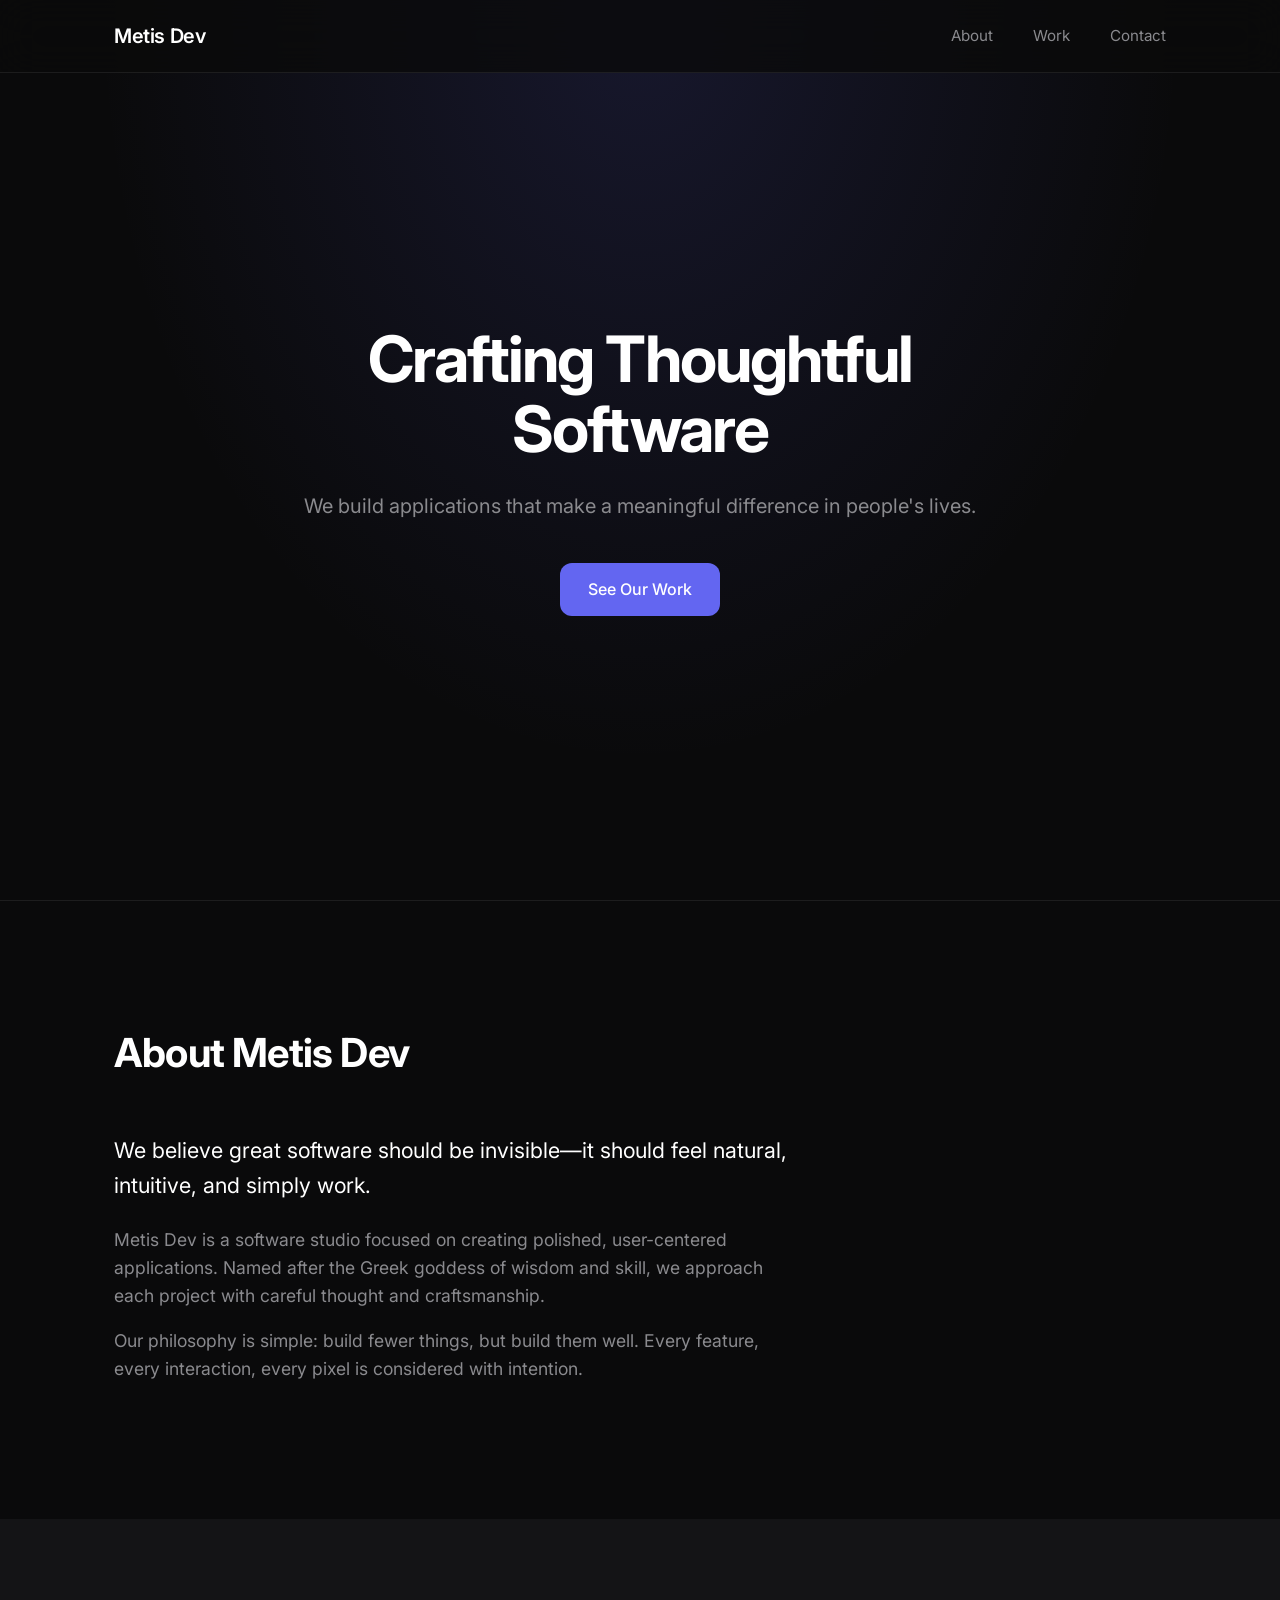
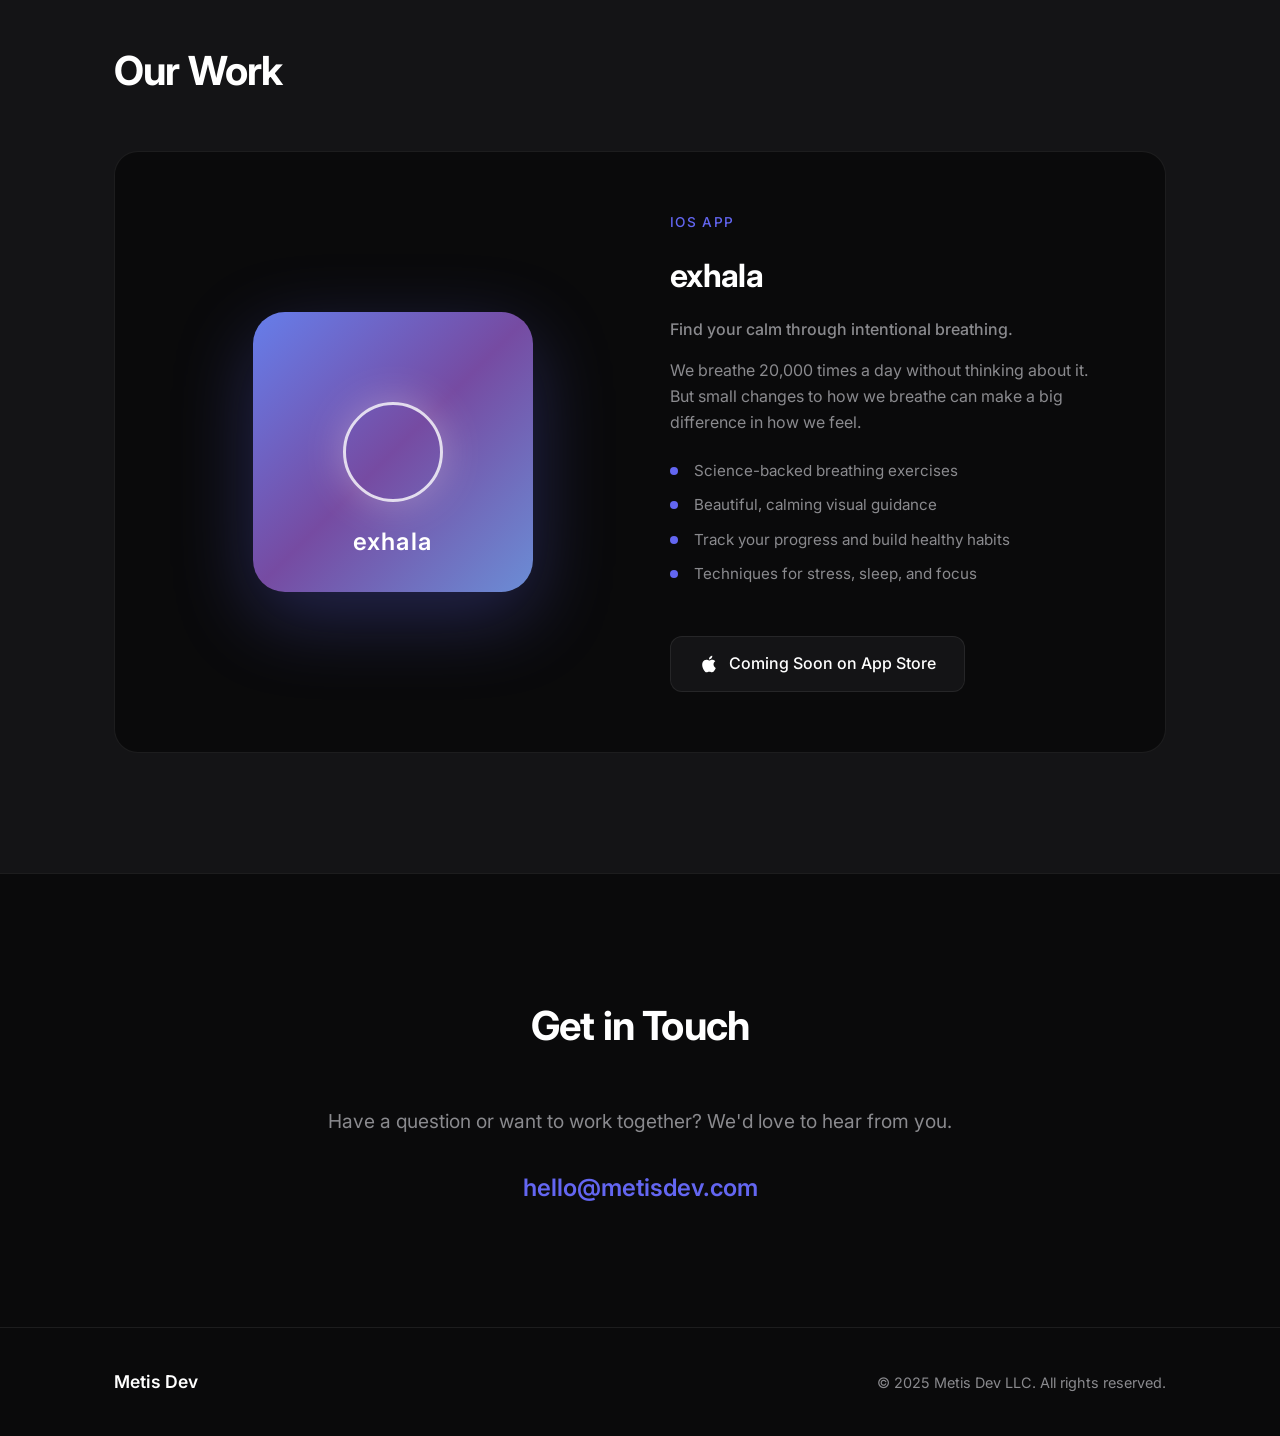
==== index.html @ d9d473d5 "Initial commit: Metis Dev website Professional landing page featuring exhala breathing app showcase." ====
<!DOCTYPE html>
<html lang="en">
<head>
    <meta charset="UTF-8">
    <meta name="viewport" content="width=device-width, initial-scale=1.0">
    <title>Metis Dev | Crafting Thoughtful Software</title>
    <meta name="description" content="Metis Dev builds thoughtful, user-focused applications. Discover exhala, our breathing exercise app designed to help you find calm.">
    <link rel="stylesheet" href="styles.css">
    <link rel="preconnect" href="https://fonts.googleapis.com">
    <link rel="preconnect" href="https://fonts.gstatic.com" crossorigin>
    <link href="https://fonts.googleapis.com/css2?family=Inter:wght@300;400;500;600;700&display=swap" rel="stylesheet">
    <link rel="icon" type="image/svg+xml" href="data:image/svg+xml,<svg xmlns='http://www.w3.org/2000/svg' viewBox='0 0 100 100'><text y='.9em' font-size='90'>M</text></svg>">
</head>
<body>
    <nav class="nav">
        <div class="nav-container">
            <a href="#" class="logo">Metis Dev</a>
            <ul class="nav-links">
                <li><a href="#about">About</a></li>
                <li><a href="#work">Work</a></li>
                <li><a href="#contact">Contact</a></li>
            </ul>
            <button class="mobile-menu-btn" aria-label="Toggle menu">
                <span></span>
                <span></span>
                <span></span>
            </button>
        </div>
    </nav>

    <header class="hero">
        <div class="hero-content">
            <h1>Crafting Thoughtful Software</h1>
            <p>We build applications that make a meaningful difference in people's lives.</p>
            <a href="#work" class="btn btn-primary">See Our Work</a>
        </div>
    </header>

    <section id="about" class="section about">
        <div class="container">
            <h2>About Metis Dev</h2>
            <div class="about-content">
                <p class="lead">We believe great software should be invisible—it should feel natural, intuitive, and simply work.</p>
                <p>Metis Dev is a software studio focused on creating polished, user-centered applications. Named after the Greek goddess of wisdom and skill, we approach each project with careful thought and craftsmanship.</p>
                <p>Our philosophy is simple: build fewer things, but build them well. Every feature, every interaction, every pixel is considered with intention.</p>
            </div>
        </div>
    </section>

    <section id="work" class="section work">
        <div class="container">
            <h2>Our Work</h2>
            <div class="project-card">
                <div class="project-visual">
                    <div class="app-preview">
                        <div class="breathing-circle"></div>
                        <span class="app-name">exhala</span>
                    </div>
                </div>
                <div class="project-info">
                    <span class="project-label">iOS App</span>
                    <h3>exhala</h3>
                    <p class="project-tagline">Find your calm through intentional breathing.</p>
                    <p>We breathe 20,000 times a day without thinking about it. But small changes to how we breathe can make a big difference in how we feel.</p>
                    <ul class="feature-list">
                        <li>Science-backed breathing exercises</li>
                        <li>Beautiful, calming visual guidance</li>
                        <li>Track your progress and build healthy habits</li>
                        <li>Techniques for stress, sleep, and focus</li>
                    </ul>
                    <a href="#" class="btn btn-secondary app-store-btn">
                        <svg viewBox="0 0 24 24" width="20" height="20" fill="currentColor">
                            <path d="M18.71 19.5c-.83 1.24-1.71 2.45-3.05 2.47-1.34.03-1.77-.79-3.29-.79-1.53 0-2 .77-3.27.82-1.31.05-2.3-1.32-3.14-2.53C4.25 17 2.94 12.45 4.7 9.39c.87-1.52 2.43-2.48 4.12-2.51 1.28-.02 2.5.87 3.29.87.78 0 2.26-1.07 3.81-.91.65.03 2.47.26 3.64 1.98-.09.06-2.17 1.28-2.15 3.81.03 3.02 2.65 4.03 2.68 4.04-.03.07-.42 1.44-1.38 2.83M13 3.5c.73-.83 1.94-1.46 2.94-1.5.13 1.17-.34 2.35-1.04 3.19-.69.85-1.83 1.51-2.95 1.42-.15-1.15.41-2.35 1.05-3.11z"/>
                        </svg>
                        Coming Soon on App Store
                    </a>
                </div>
            </div>
        </div>
    </section>

    <section id="contact" class="section contact">
        <div class="container">
            <h2>Get in Touch</h2>
            <p class="contact-text">Have a question or want to work together? We'd love to hear from you.</p>
            <a href="mailto:hello@metisdev.com" class="contact-email">hello@metisdev.com</a>
        </div>
    </section>

    <footer class="footer">
        <div class="container">
            <div class="footer-content">
                <span class="footer-logo">Metis Dev</span>
                <p>&copy; 2025 Metis Dev LLC. All rights reserved.</p>
            </div>
        </div>
    </footer>

    <script src="script.js"></script>
</body>
</html>
---- styles.css ----
/* Reset & Base */
*, *::before, *::after {
    box-sizing: border-box;
    margin: 0;
    padding: 0;
}

:root {
    --color-bg: #0a0a0b;
    --color-bg-elevated: #141416;
    --color-text: #ffffff;
    --color-text-muted: #8a8a8e;
    --color-accent: #6366f1;
    --color-accent-hover: #818cf8;
    --color-border: rgba(255, 255, 255, 0.08);
    --font-family: 'Inter', -apple-system, BlinkMacSystemFont, sans-serif;
    --transition: 0.3s ease;
}

html {
    scroll-behavior: smooth;
}

body {
    font-family: var(--font-family);
    background-color: var(--color-bg);
    color: var(--color-text);
    line-height: 1.6;
    -webkit-font-smoothing: antialiased;
}

.container {
    max-width: 1100px;
    margin: 0 auto;
    padding: 0 24px;
}

/* Navigation */
.nav {
    position: fixed;
    top: 0;
    left: 0;
    right: 0;
    z-index: 100;
    background: rgba(10, 10, 11, 0.8);
    backdrop-filter: blur(20px);
    border-bottom: 1px solid var(--color-border);
}

.nav-container {
    max-width: 1100px;
    margin: 0 auto;
    padding: 0 24px;
    height: 72px;
    display: flex;
    align-items: center;
    justify-content: space-between;
}

.logo {
    font-size: 1.25rem;
    font-weight: 600;
    color: var(--color-text);
    text-decoration: none;
    letter-spacing: -0.02em;
}

.nav-links {
    display: flex;
    list-style: none;
    gap: 40px;
}

.nav-links a {
    color: var(--color-text-muted);
    text-decoration: none;
    font-size: 0.95rem;
    font-weight: 400;
    transition: color var(--transition);
}

.nav-links a:hover {
    color: var(--color-text);
}

.mobile-menu-btn {
    display: none;
    flex-direction: column;
    gap: 5px;
    background: none;
    border: none;
    cursor: pointer;
    padding: 8px;
}

.mobile-menu-btn span {
    width: 24px;
    height: 2px;
    background: var(--color-text);
    transition: var(--transition);
}

/* Hero */
.hero {
    min-height: 100vh;
    display: flex;
    align-items: center;
    justify-content: center;
    text-align: center;
    padding: 120px 24px 80px;
    background: radial-gradient(ellipse at 50% 0%, rgba(99, 102, 241, 0.15) 0%, transparent 60%);
}

.hero-content {
    max-width: 700px;
}

.hero h1 {
    font-size: clamp(2.5rem, 6vw, 4rem);
    font-weight: 700;
    letter-spacing: -0.03em;
    line-height: 1.1;
    margin-bottom: 24px;
}

.hero p {
    font-size: 1.25rem;
    color: var(--color-text-muted);
    margin-bottom: 40px;
    line-height: 1.7;
}

/* Buttons */
.btn {
    display: inline-flex;
    align-items: center;
    gap: 10px;
    padding: 14px 28px;
    border-radius: 12px;
    font-size: 1rem;
    font-weight: 500;
    text-decoration: none;
    transition: all var(--transition);
    cursor: pointer;
    border: none;
}

.btn-primary {
    background: var(--color-accent);
    color: white;
}

.btn-primary:hover {
    background: var(--color-accent-hover);
    transform: translateY(-2px);
}

.btn-secondary {
    background: var(--color-bg-elevated);
    color: var(--color-text);
    border: 1px solid var(--color-border);
}

.btn-secondary:hover {
    border-color: rgba(255, 255, 255, 0.2);
    background: rgba(255, 255, 255, 0.05);
}

/* Sections */
.section {
    padding: 120px 0;
}

.section h2 {
    font-size: 2.5rem;
    font-weight: 700;
    letter-spacing: -0.02em;
    margin-bottom: 48px;
}

/* About */
.about {
    border-top: 1px solid var(--color-border);
}

.about-content {
    max-width: 680px;
}

.about-content .lead {
    font-size: 1.35rem;
    color: var(--color-text);
    margin-bottom: 24px;
    line-height: 1.6;
}

.about-content p {
    color: var(--color-text-muted);
    font-size: 1.1rem;
    margin-bottom: 16px;
}

/* Work / Projects */
.work {
    background: var(--color-bg-elevated);
}

.project-card {
    display: grid;
    grid-template-columns: 1fr 1fr;
    gap: 60px;
    align-items: center;
    background: var(--color-bg);
    border-radius: 24px;
    padding: 60px;
    border: 1px solid var(--color-border);
}

.project-visual {
    display: flex;
    justify-content: center;
    align-items: center;
}

.app-preview {
    width: 280px;
    height: 280px;
    background: linear-gradient(135deg, #667eea 0%, #764ba2 50%, #6B8DD6 100%);
    border-radius: 32px;
    display: flex;
    flex-direction: column;
    align-items: center;
    justify-content: center;
    position: relative;
    box-shadow: 0 25px 80px rgba(99, 102, 241, 0.3);
}

.breathing-circle {
    width: 100px;
    height: 100px;
    border: 3px solid rgba(255, 255, 255, 0.8);
    border-radius: 50%;
    animation: breathe 4s ease-in-out infinite;
    box-shadow: 0 0 40px rgba(255, 255, 255, 0.3);
}

@keyframes breathe {
    0%, 100% {
        transform: scale(1);
        opacity: 0.7;
    }
    50% {
        transform: scale(1.3);
        opacity: 1;
    }
}

.app-name {
    position: absolute;
    bottom: 30px;
    font-size: 1.5rem;
    font-weight: 600;
    color: white;
    letter-spacing: 0.05em;
}

.project-info {
    display: flex;
    flex-direction: column;
    gap: 16px;
}

.project-label {
    font-size: 0.85rem;
    font-weight: 500;
    color: var(--color-accent);
    text-transform: uppercase;
    letter-spacing: 0.1em;
}

.project-info h3 {
    font-size: 2rem;
    font-weight: 700;
    letter-spacing: -0.02em;
}

.project-tagline {
    font-size: 1.2rem;
    color: var(--color-text);
    font-weight: 500;
}

.project-info p {
    color: var(--color-text-muted);
    font-size: 1rem;
}

.feature-list {
    list-style: none;
    margin: 8px 0 16px;
}

.feature-list li {
    position: relative;
    padding-left: 24px;
    margin-bottom: 10px;
    color: var(--color-text-muted);
    font-size: 0.95rem;
}

.feature-list li::before {
    content: "";
    position: absolute;
    left: 0;
    top: 8px;
    width: 8px;
    height: 8px;
    background: var(--color-accent);
    border-radius: 50%;
}

.app-store-btn {
    width: fit-content;
    margin-top: 8px;
}

/* Contact */
.contact {
    text-align: center;
    border-top: 1px solid var(--color-border);
}

.contact-text {
    font-size: 1.2rem;
    color: var(--color-text-muted);
    margin-bottom: 32px;
}

.contact-email {
    font-size: 1.5rem;
    font-weight: 600;
    color: var(--color-accent);
    text-decoration: none;
    transition: color var(--transition);
}

.contact-email:hover {
    color: var(--color-accent-hover);
}

/* Footer */
.footer {
    padding: 40px 0;
    border-top: 1px solid var(--color-border);
}

.footer-content {
    display: flex;
    justify-content: space-between;
    align-items: center;
}

.footer-logo {
    font-weight: 600;
    font-size: 1.1rem;
}

.footer p {
    color: var(--color-text-muted);
    font-size: 0.9rem;
}

/* Mobile Responsive */
@media (max-width: 900px) {
    .project-card {
        grid-template-columns: 1fr;
        text-align: center;
        padding: 40px 30px;
    }

    .project-visual {
        order: -1;
    }

    .project-info {
        align-items: center;
    }

    .feature-list {
        text-align: left;
        display: inline-block;
    }
}

@media (max-width: 768px) {
    .nav-links {
        display: none;
        position: absolute;
        top: 72px;
        left: 0;
        right: 0;
        background: var(--color-bg);
        flex-direction: column;
        padding: 24px;
        gap: 20px;
        border-bottom: 1px solid var(--color-border);
    }

    .nav-links.active {
        display: flex;
    }

    .mobile-menu-btn {
        display: flex;
    }

    .mobile-menu-btn.active span:nth-child(1) {
        transform: rotate(45deg) translate(5px, 5px);
    }

    .mobile-menu-btn.active span:nth-child(2) {
        opacity: 0;
    }

    .mobile-menu-btn.active span:nth-child(3) {
        transform: rotate(-45deg) translate(5px, -5px);
    }

    .hero {
        padding: 100px 24px 60px;
    }

    .section {
        padding: 80px 0;
    }

    .section h2 {
        font-size: 2rem;
    }

    .app-preview {
        width: 220px;
        height: 220px;
    }

    .breathing-circle {
        width: 80px;
        height: 80px;
    }

    .footer-content {
        flex-direction: column;
        gap: 12px;
        text-align: center;
    }
}
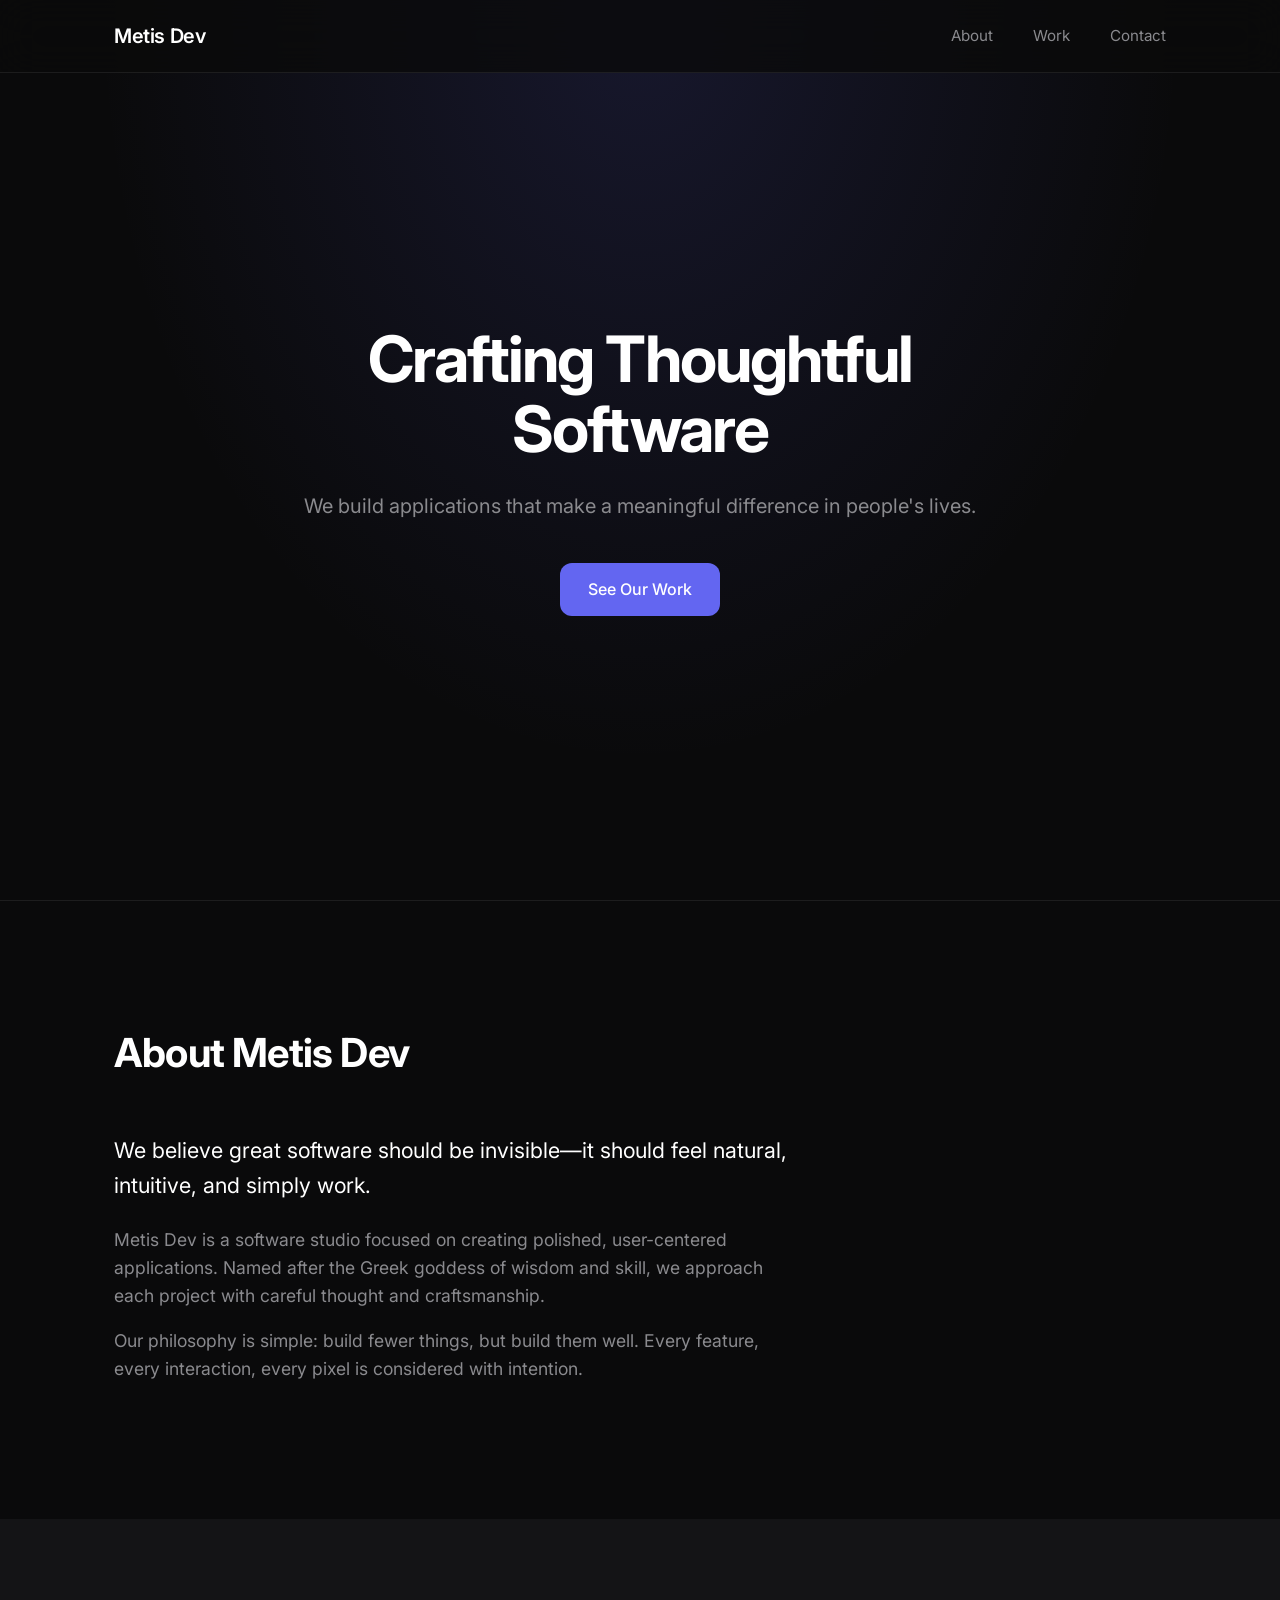
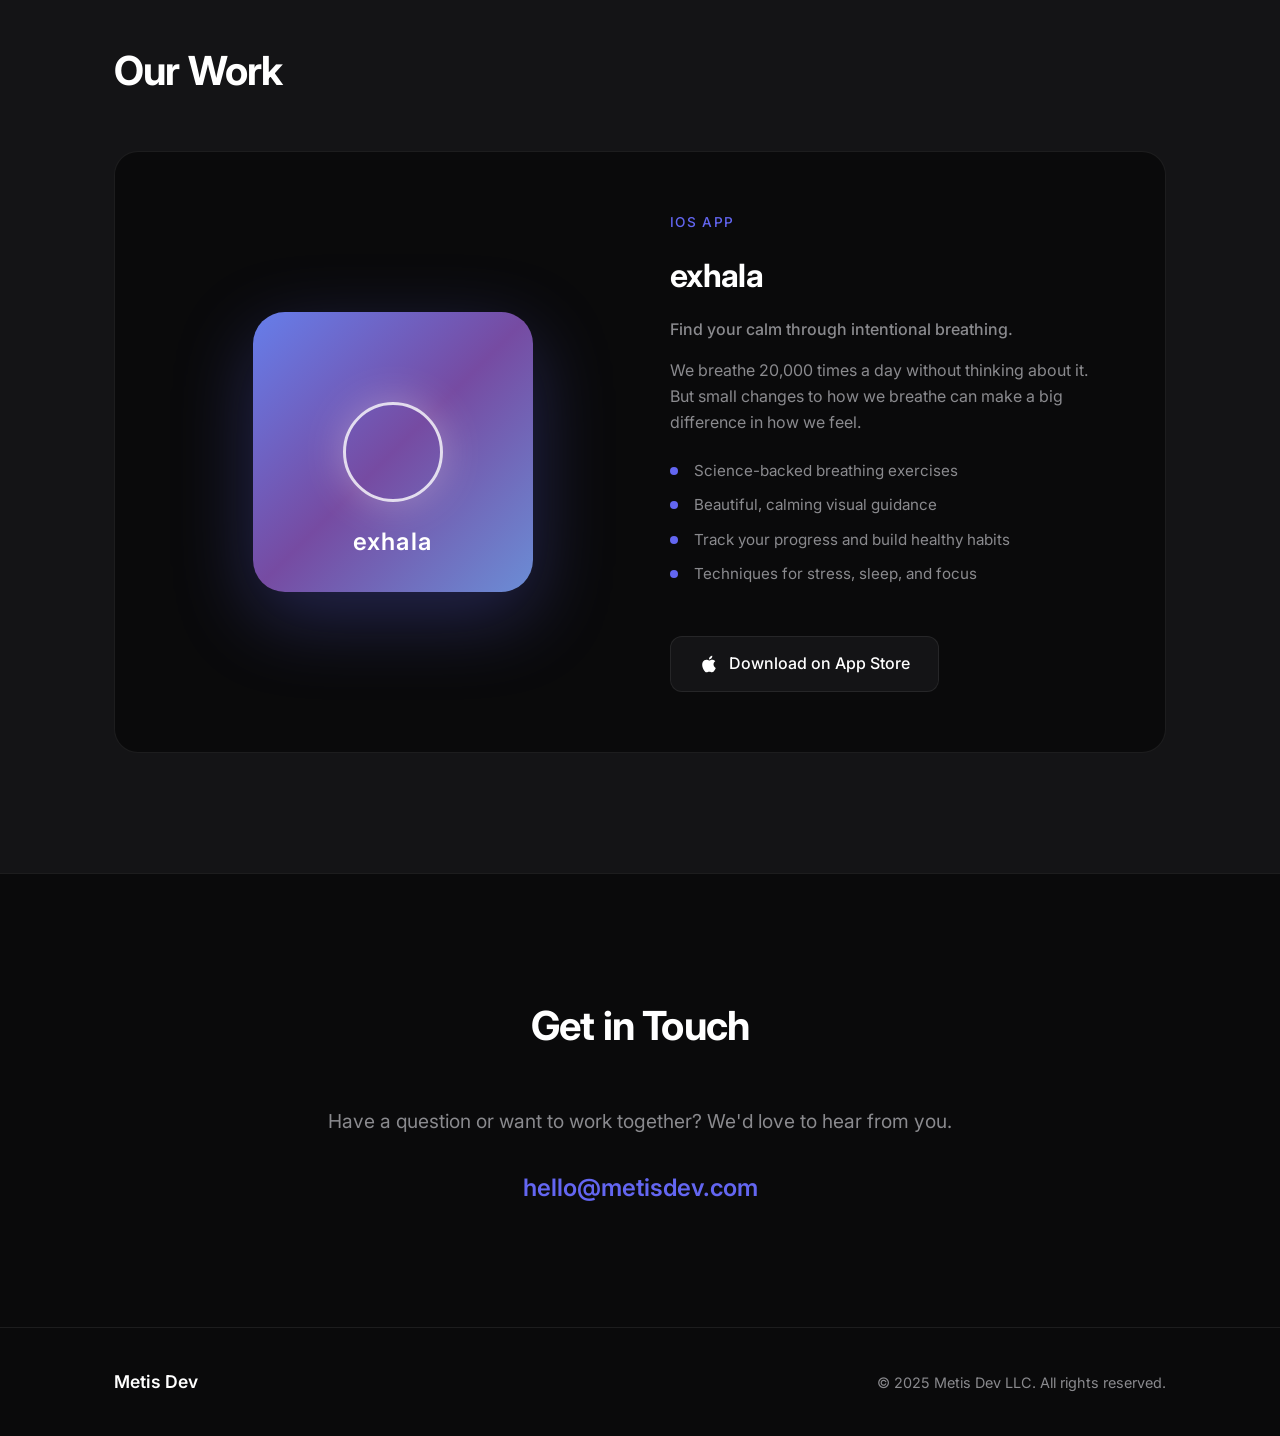
==== commit c3e819ac: "Update App Store link for exhala Co-Authored-By: Claude Opus 4.5 <noreply@anthropic.com>" ====
--- a/index.html
+++ b/index.html
@@ -68,11 +68,11 @@
                         <li>Track your progress and build healthy habits</li>
                         <li>Techniques for stress, sleep, and focus</li>
                     </ul>
-                    <a href="#" class="btn btn-secondary app-store-btn">
+                    <a href="https://itunes.apple.com/WebObjects/MZStore.woa/wa/viewSoftware?id=6758587096" class="btn btn-secondary app-store-btn">
                         <svg viewBox="0 0 24 24" width="20" height="20" fill="currentColor">
                             <path d="M18.71 19.5c-.83 1.24-1.71 2.45-3.05 2.47-1.34.03-1.77-.79-3.29-.79-1.53 0-2 .77-3.27.82-1.31.05-2.3-1.32-3.14-2.53C4.25 17 2.94 12.45 4.7 9.39c.87-1.52 2.43-2.48 4.12-2.51 1.28-.02 2.5.87 3.29.87.78 0 2.26-1.07 3.81-.91.65.03 2.47.26 3.64 1.98-.09.06-2.17 1.28-2.15 3.81.03 3.02 2.65 4.03 2.68 4.04-.03.07-.42 1.44-1.38 2.83M13 3.5c.73-.83 1.94-1.46 2.94-1.5.13 1.17-.34 2.35-1.04 3.19-.69.85-1.83 1.51-2.95 1.42-.15-1.15.41-2.35 1.05-3.11z"/>
                         </svg>
-                        Coming Soon on App Store
+                        Download on App Store
                     </a>
                 </div>
             </div>
--- a/styles.css
+++ b/styles.css
@@ -454,3 +454,76 @@
         text-align: center;
     }
 }
+
+/* Legal Pages (Privacy, Terms) */
+.legal-page {
+    padding: 120px 0 80px;
+    min-height: calc(100vh - 200px);
+}
+
+.legal-page h1 {
+    font-size: 2.5rem;
+    font-weight: 700;
+    letter-spacing: -0.02em;
+    margin-bottom: 8px;
+}
+
+.legal-page .last-updated {
+    color: var(--color-text-muted);
+    font-size: 0.95rem;
+    margin-bottom: 48px;
+}
+
+.legal-section {
+    margin-bottom: 40px;
+}
+
+.legal-section h2 {
+    font-size: 1.4rem;
+    font-weight: 600;
+    margin-bottom: 16px;
+    color: var(--color-text);
+}
+
+.legal-section p {
+    color: var(--color-text-muted);
+    font-size: 1rem;
+    margin-bottom: 12px;
+    line-height: 1.7;
+}
+
+.legal-section ul {
+    list-style: none;
+    margin: 12px 0;
+}
+
+.legal-section ul li {
+    position: relative;
+    padding-left: 20px;
+    margin-bottom: 8px;
+    color: var(--color-text-muted);
+    font-size: 1rem;
+}
+
+.legal-section ul li::before {
+    content: "•";
+    position: absolute;
+    left: 0;
+    color: var(--color-accent);
+}
+
+.legal-section a {
+    color: var(--color-accent);
+    text-decoration: none;
+}
+
+.legal-section a:hover {
+    color: var(--color-accent-hover);
+}
+
+.legal-section h3 {
+    font-size: 1.1rem;
+    font-weight: 600;
+    margin: 24px 0 8px;
+    color: var(--color-text);
+}
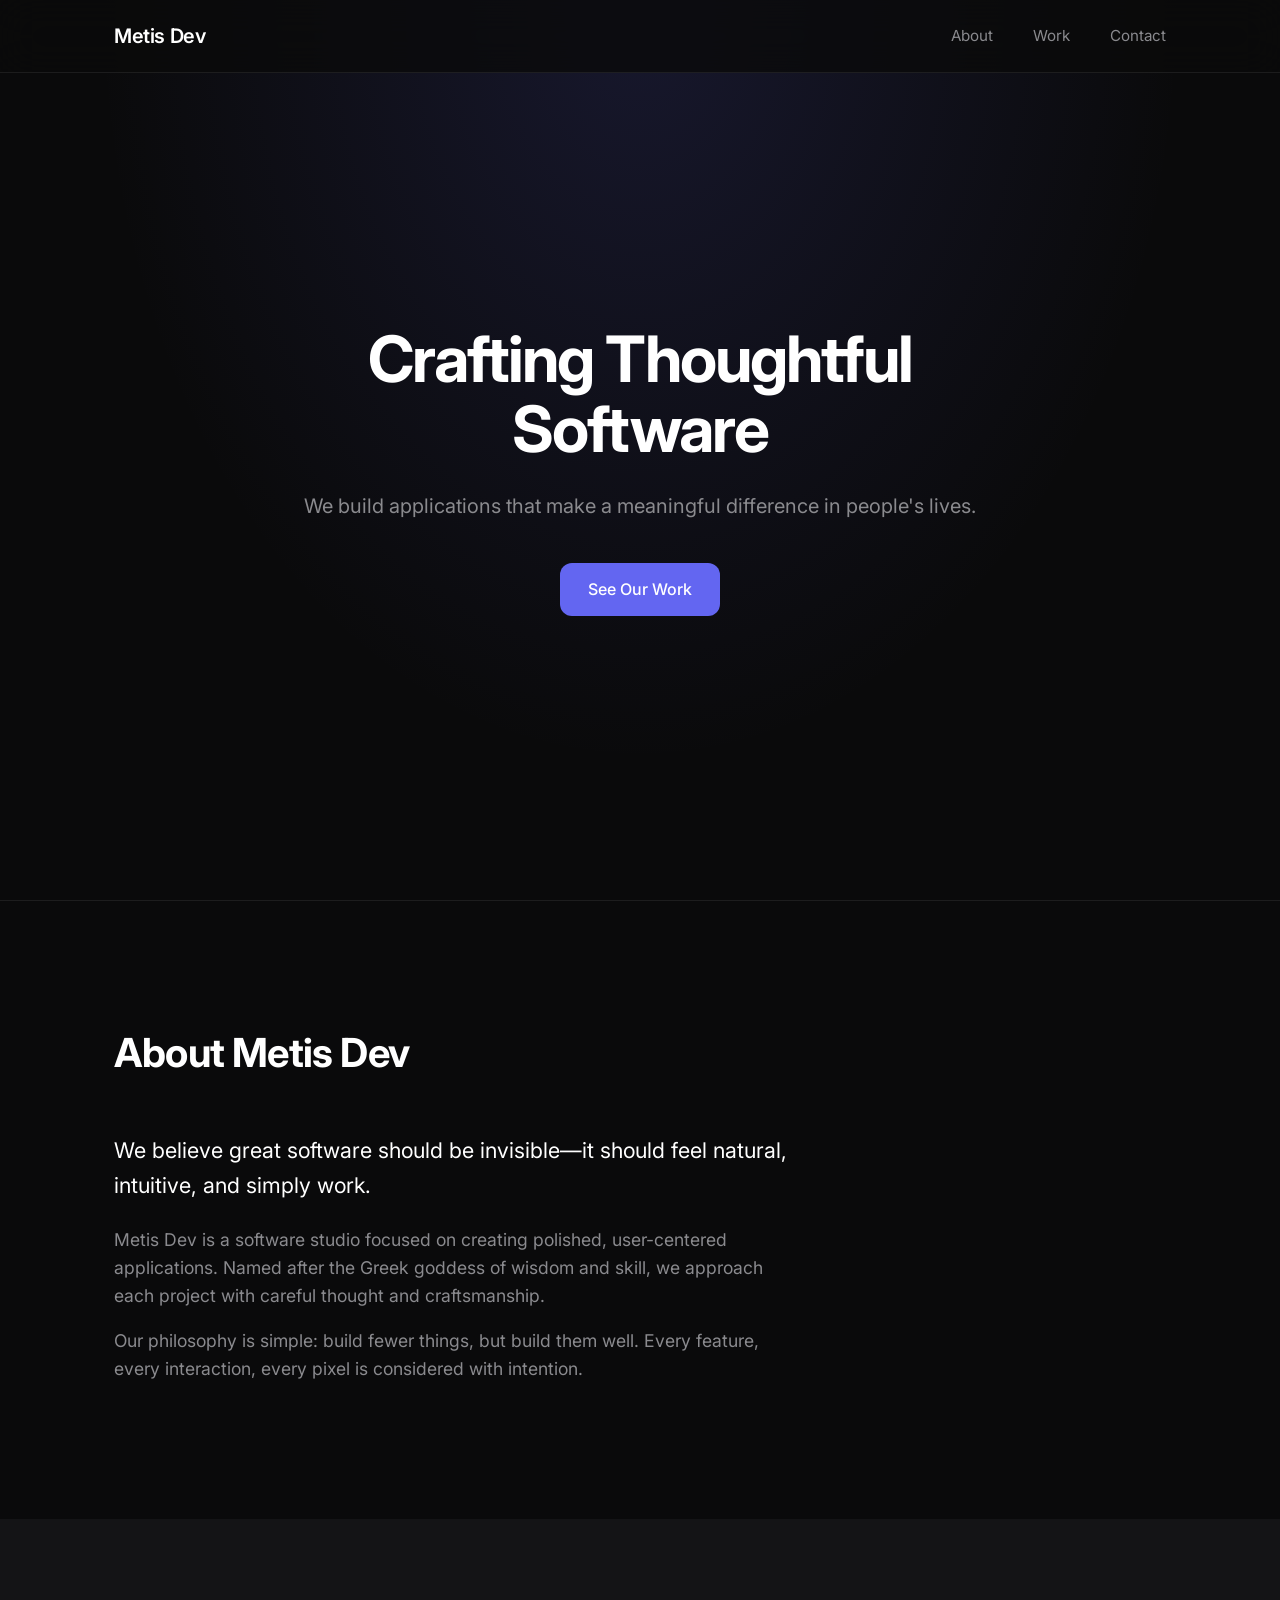
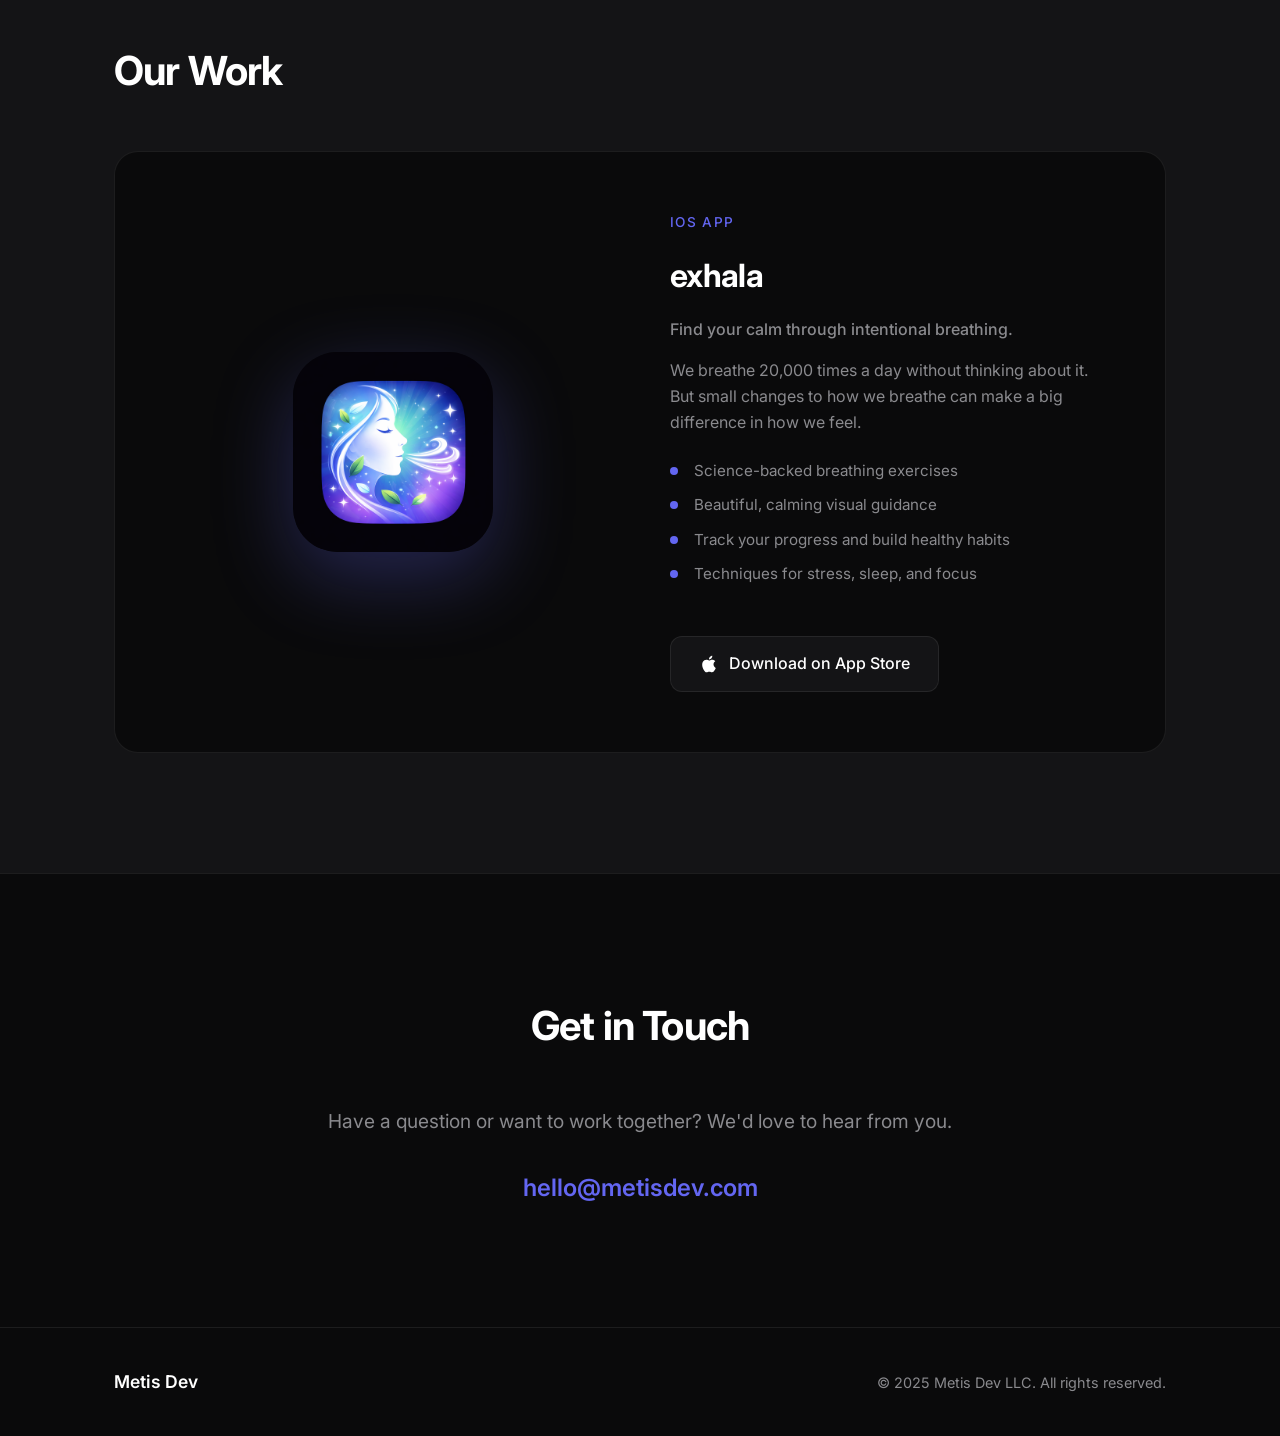
==== commit 07847fe8: "Replace app icon with dark border version Co-Authored-By: Claude Opus 4.5 <noreply@anthropic.com>" ====
--- a/index.html
+++ b/index.html
@@ -52,10 +52,7 @@
             <h2>Our Work</h2>
             <div class="project-card">
                 <div class="project-visual">
-                    <div class="app-preview">
-                        <div class="breathing-circle"></div>
-                        <span class="app-name">exhala</span>
-                    </div>
+                    <img src="Exhale_icon_dark_blck_border.png" alt="exhala app icon" class="app-icon">
                 </div>
                 <div class="project-info">
                     <span class="project-label">iOS App</span>
--- a/styles.css
+++ b/styles.css
@@ -222,46 +222,11 @@
     align-items: center;
 }
 
-.app-preview {
-    width: 280px;
-    height: 280px;
-    background: linear-gradient(135deg, #667eea 0%, #764ba2 50%, #6B8DD6 100%);
-    border-radius: 32px;
-    display: flex;
-    flex-direction: column;
-    align-items: center;
-    justify-content: center;
-    position: relative;
+.app-icon {
+    width: 200px;
+    height: 200px;
+    border-radius: 22.37%;
     box-shadow: 0 25px 80px rgba(99, 102, 241, 0.3);
-}
-
-.breathing-circle {
-    width: 100px;
-    height: 100px;
-    border: 3px solid rgba(255, 255, 255, 0.8);
-    border-radius: 50%;
-    animation: breathe 4s ease-in-out infinite;
-    box-shadow: 0 0 40px rgba(255, 255, 255, 0.3);
-}
-
-@keyframes breathe {
-    0%, 100% {
-        transform: scale(1);
-        opacity: 0.7;
-    }
-    50% {
-        transform: scale(1.3);
-        opacity: 1;
-    }
-}
-
-.app-name {
-    position: absolute;
-    bottom: 30px;
-    font-size: 1.5rem;
-    font-weight: 600;
-    color: white;
-    letter-spacing: 0.05em;
 }
 
 .project-info {
@@ -438,14 +403,10 @@
         font-size: 2rem;
     }
 
-    .app-preview {
-        width: 220px;
-        height: 220px;
-    }
-
-    .breathing-circle {
-        width: 80px;
-        height: 80px;
+    .app-icon {
+        width: 160px;
+        height: 160px;
+        border-radius: 22.37%;
     }
 
     .footer-content {
